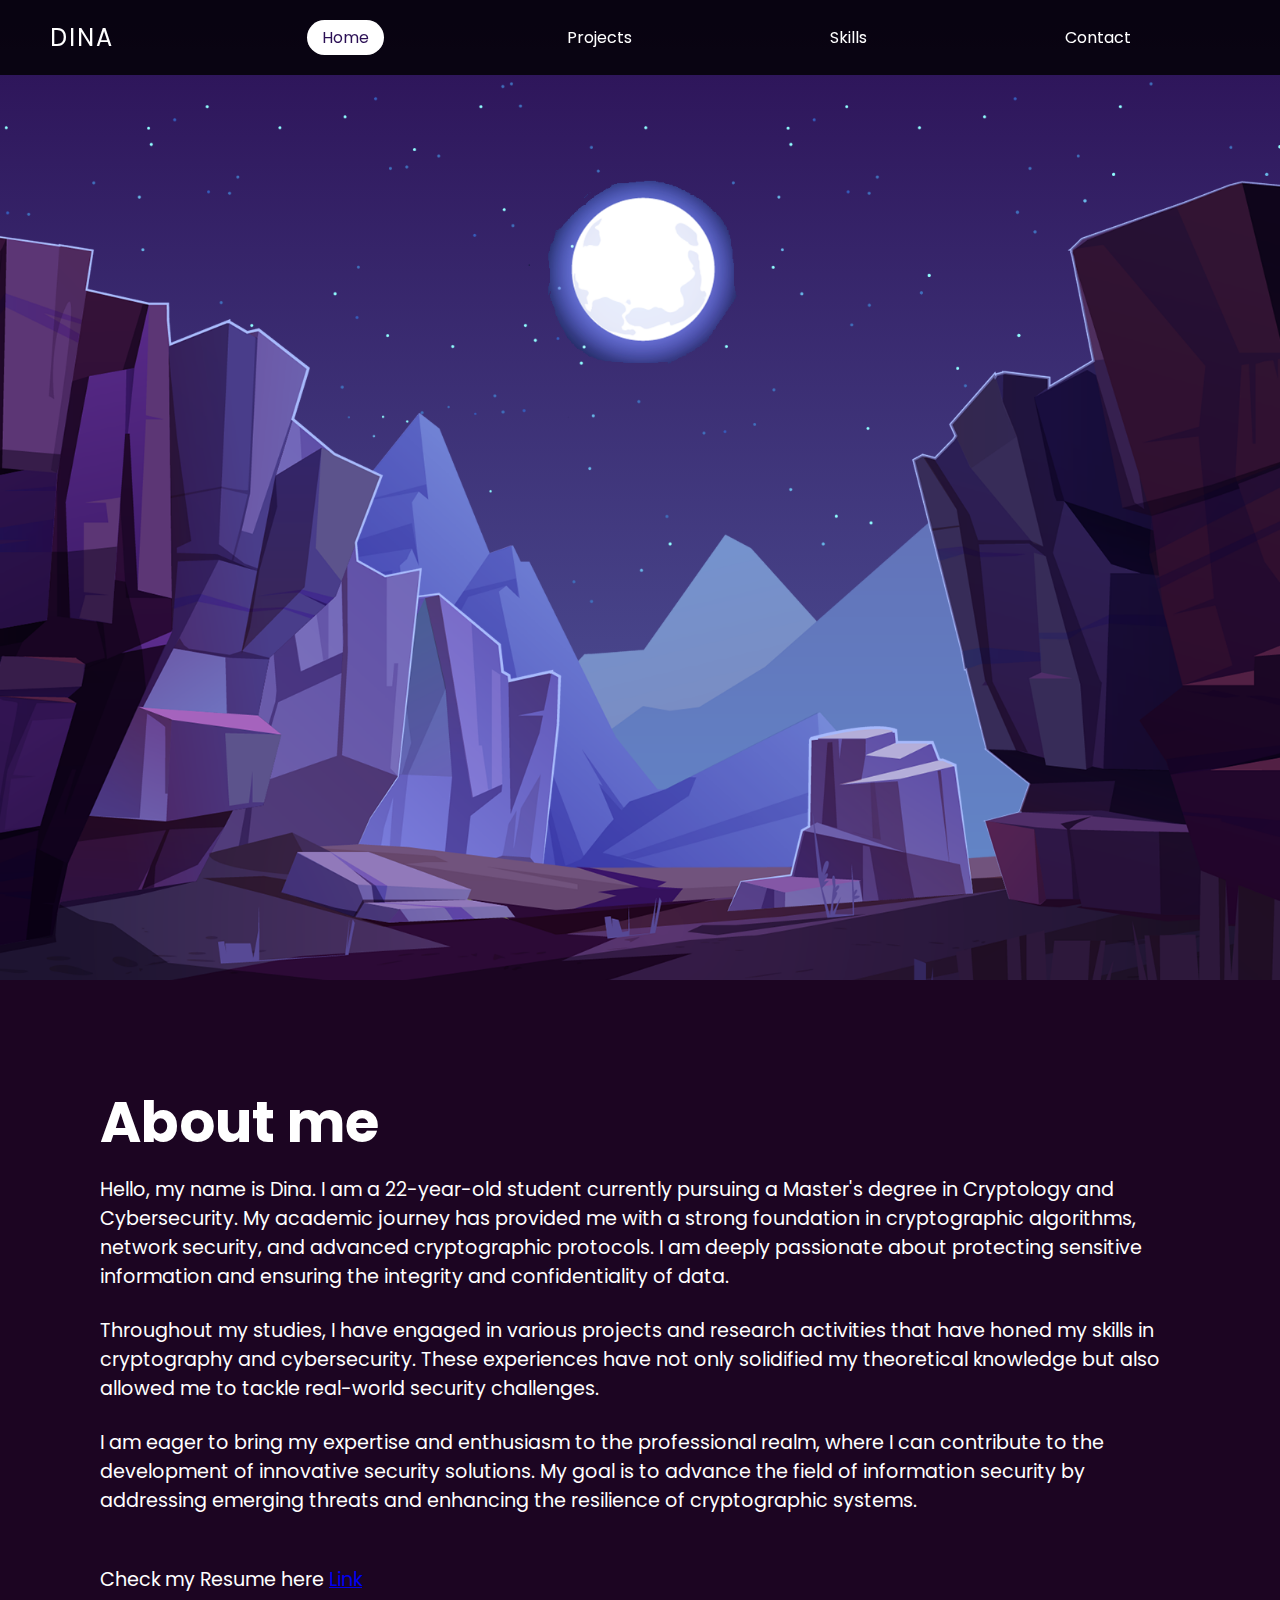
==== index.html @ a1dd2e77 "Add files via upload" ====
<!DOCTYPE html>
<html>
<head>

    <title>
            Dina
    </title>
    
    <meta name="viewport" content="width=device-width, initial-scale=1.0">

    <link rel="stylesheet" type="text/css" href="css_file/style.css">
</head>


<body>
<header>

    
    
    <div class="logo">Dina</div>
    <button class="menu-toggle" onclick="toggleMenu()">☰</button>
    <div class="menu">
        <ul>
            <li><a href="index.html" class="active">Home</a></li>
            <li><a href="Projects.html">Projects</a></li>
            <li><a href="Skills.html">Skills</a></li>
            <li><a href="Contact.html">Contact</a></li>
        </ul>
    </div>
</header>
<section>
    <img src="3d_pics/stars.png" id="stars">
    <img src="3d_pics/moonn.png" id="moon">
    <img src="3d_pics/mountains_behind.png" id="mountains_behind">
    <h2 id="text"> Dina Elmnajja</h2>
    <img src="3d_pics/mountains_front.png" id="mountains_front">
</section>
<div class="sec" id="sec"> 
<h2> About me</h2>
<p>Hello, my name is Dina. I am a 22-year-old student currently pursuing a Master's degree in Cryptology and Cybersecurity. My academic journey has provided me with a strong foundation in cryptographic algorithms, network security, and advanced cryptographic protocols. I am deeply passionate about protecting sensitive information and ensuring the integrity and confidentiality of data.</p> <br>
    <p>Throughout my studies, I have engaged in various projects and research activities that have honed my skills in cryptography and cybersecurity. These experiences have not only solidified my theoretical knowledge but also allowed me to tackle real-world security challenges.</p> <br>
    <p>I am eager to bring my expertise and enthusiasm to the professional realm, where I can contribute to the development of innovative security solutions. My goal is to advance the field of information security by addressing emerging threats and enhancing the resilience of cryptographic systems.</p><br>

    <br>

     <p> Check my Resume here  <a href="Resume/Resume.pdf">  Link </a> </p>
</div>




<script>
    let stars = document.getElementById('stars');
    let moon = document.getElementById('moon');
    let  mountains_behind= document.getElementById('mountains_behind');
    let mountains_front = document.getElementById('mountains_front');
    let text = document.getElementById('text');
    let btn = document.getElementById('btn');
    let header = document.querySelector('header');



    window.addEventListener('scroll',function(){
        let value= window.scrollY;
        stars.style.left= value * 0.25 + 'px';
        moon.style.top= value * 1.25 + 'px';
        mountains_behind.style.top= value * 0.5 + 'px';
        mountains_front.style.top= value * 0 + 'px';
        text.style.marginRight= value*4+ 'px';
        text.style.marginTop= value* 1.5 + 'px';
        btn.style.marginTop= value* 1.5 + 'px';
        header.style.top= value * 0.5 + 'px';


    })
    



    // JavaScript to set active class on click
    const links = document.querySelectorAll('header ul li a');
        links.forEach(link => {
            link.addEventListener('click', () => {
                links.forEach(otherLink => otherLink.classList.remove('active'));
                link.classList.add('active');
            });
        });





        function toggleMenu() {
    const menu = document.querySelector('.menu');
    menu.classList.toggle('active'); // Toggle the active class
}


</script>
</body>



</html>
---- css_file/style.css ----
@import url('https://fonts.googleapis.com/css?family=Poppins:300,400,500,600,700,800,900&display=swap');
*
{
    margin:0;
    padding: 0;
    box-sizing: border-box;
    font-family: 'Poppins', sans-serif;
}





body {
    min-height: 100vh;
    background: linear-gradient(#2b1055, #7597de);
    margin: 0;
    font-family: Arial, sans-serif;
    display: flex;
    flex-direction: column;
    align-items: center;
    overflow: linear-gradient(#2b1055,#7597de);
    padding-top: 80px;
}

.menu {
    display: block; /* Show the menu by default */
}

.menu-toggle {
    display: none; /* Hide the menu toggle by default */
}

/* Media query for mobile devices */
@media (max-width: 768px) {
    .menu {
        display: none; /* Hide menu on small screens */
    }

    .menu-toggle {
        display: block; /* Show menu toggle */
        background: none;
        border: none;
        font-size: 24px;
        cursor: pointer;
    }

    .menu.active {
        display: block; /* Show menu when active */
    }
}


header {
    width: 100%;
    padding: 20px 50px;
    display: flex;
    justify-content: space-between;
    align-items: center;
    position: fixed;
    top: 0;
    left: 0;
    z-index: 10000;
    transition: background 0.3s;
}

header:hover {
            background: rgba(0, 0, 0, 0.8);
        }

        header .logo {
            font-size: 1.5em;
            color: #fff;
            text-transform: uppercase;
            letter-spacing: 2px;
        }

        header ul {
            display: flex;
            justify-content: center;
            align-items: center;
        }

        header ul li {
            list-style: none;
            margin-left: 84px;
            margin-right: 84px;
        }

        header ul li a {
            text-decoration: none;
            padding: 6px 15px;
            color: #fff;
            border-radius: 20px;
        }

        header ul li a:hover,
        header ul li a.active {
            background: #fff;
            color: #2b1055;
        }


.container {
    background-color: rgba(255, 255, 255, 0.8);
    padding: 40px;
    box-shadow: 0 0 10px rgba(0, 0, 0, 0.1);
    border-radius: 10px;
    animation: fadeIn 2s ease-in-out;
    margin-top: 120px;
    display: flex;
    flex-wrap: wrap;
    justify-content: center;
}

.container h1 {
    width: 100%;
    text-align: center;
    margin-bottom: 40px;
    font-size: 2em;
}

@keyframes fadeIn {
    0% { opacity: 0; transform: translateY(20px); }
    100% { opacity: 1; transform: translateY(0); }
}

@media (max-width: 768px) {
    header {
        flex-direction: column;
    }

    header ul {
        flex-direction: column;
    }

    header ul li {
        margin: 10px 0;
    }

    .container {
        margin-top: 160px;
    }
}


section{

    position: relative;
    width: 100%;
    height: 100vh;
    padding: 100px;
    display: flex;
    justify-content: center;
    align-items: center;
    z-index: 1000;
    overflow: hidden;


}

section::before{

    content: ' ';
    position: absolute;
    bottom: 0;
    width: 100%;
    height: 100px;
    background: linear-gradient(to top,#1c0522,transparent);

}

section img{

    position: absolute;
    top :0;
    Left: 0;
    width: 100%;
    height: 100%;
    object-fit: cover;
    pointer-events:none;

}
section img#moon
{
    mix-blend-mode: screen;

}

section img#mountains_front
{
z-index: 10;

}

#text{
    position: absolute;
    color: #fff;
    white-space: nowrap;
    font-size: 7vw;
    z-index: 9;
    right: -350px;
    

}
#btn{
text-decoration: none;
display: inline-block;
padding: 8px 30px;
border-radius: 40px;
background: #fff;
color: #2b1055;
font-size: 1.5em;
z-index: 9;
transform: translateY(100px);

}
.sec {

    position:relative;
    padding: 100px;
    background: #1c0522;
}

.sec h2{

    font-size: 3.5em;
    margin-bottom: 10px;
    color: #fff;

}

.sec p{

    font-size: 1.2em;
    
    color: #fff;

}
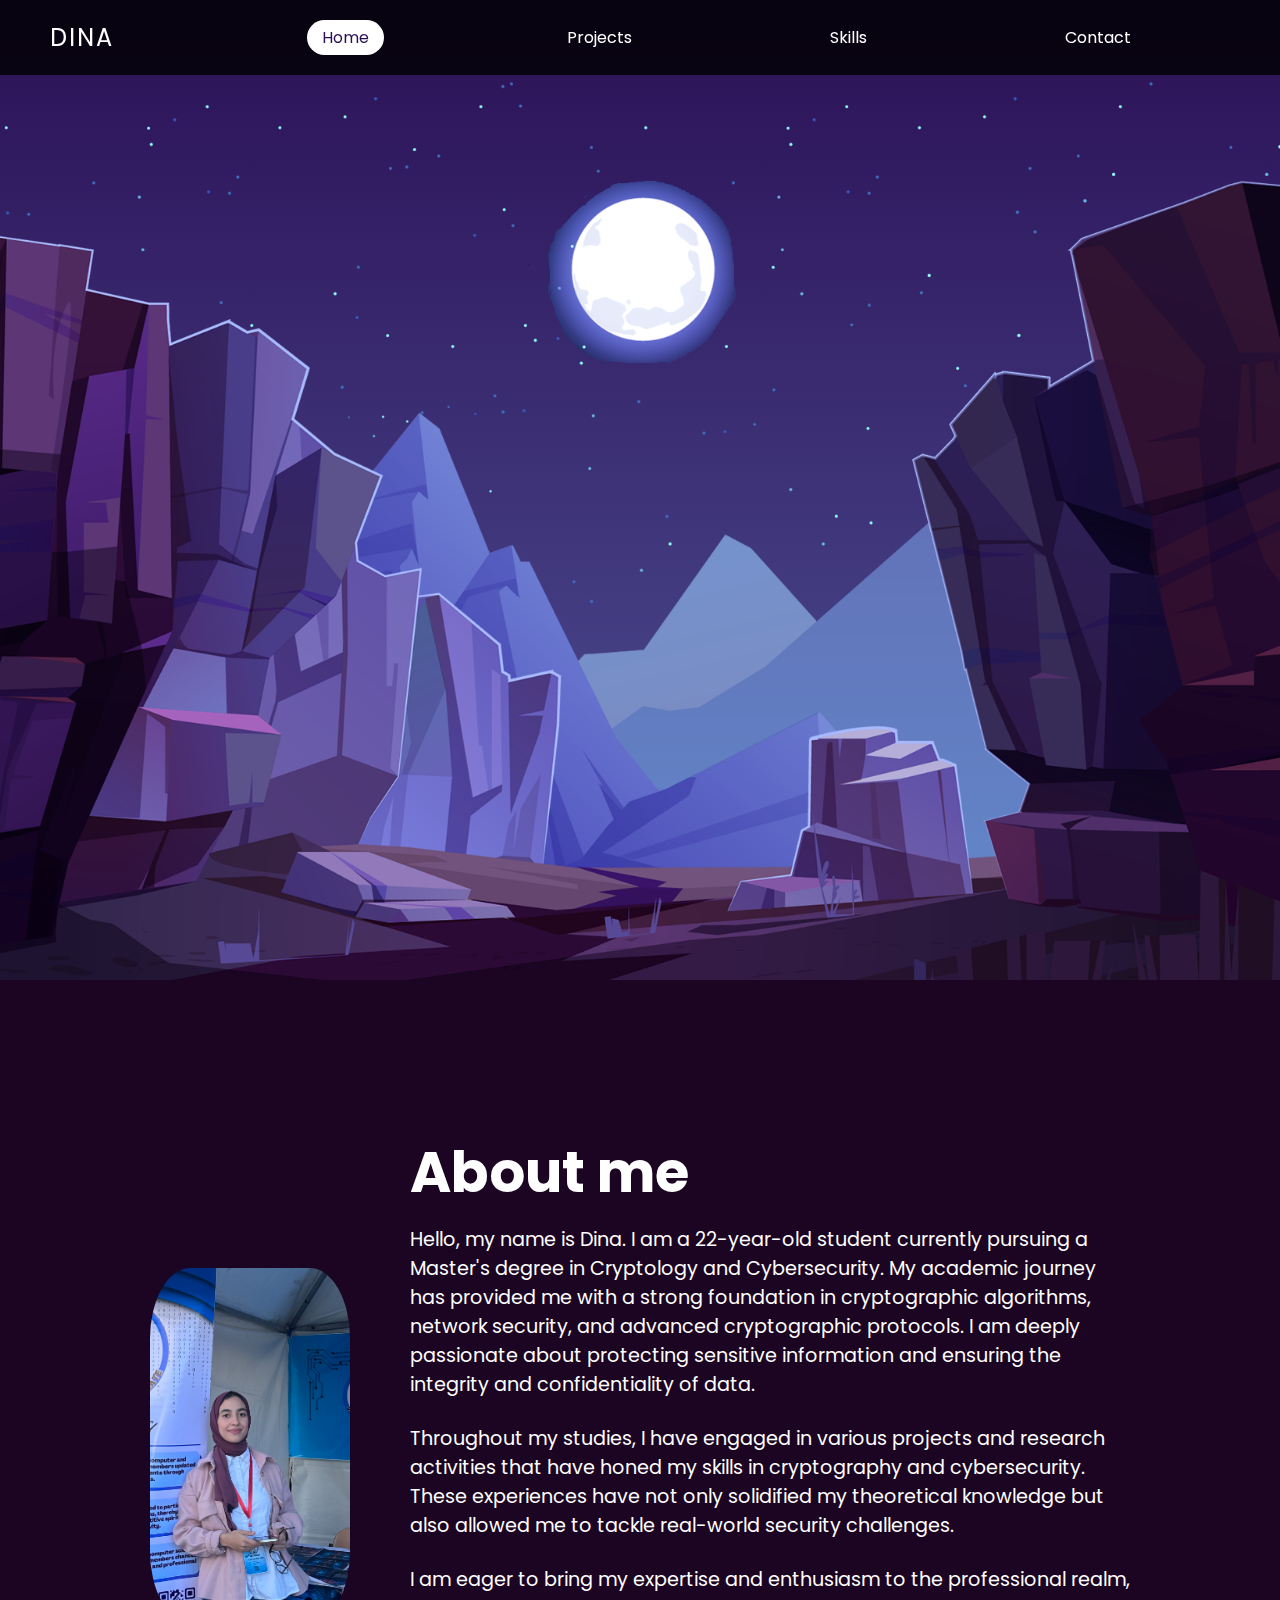
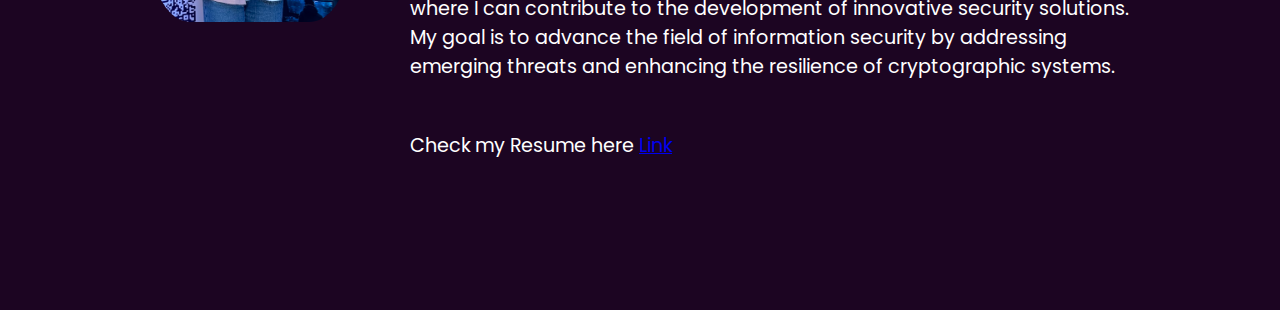
==== commit 01c044b3: "Add files via upload" ====
--- a/index.html
+++ b/index.html
@@ -35,15 +35,22 @@
     <h2 id="text"> Dina Elmnajja</h2>
     <img src="3d_pics/mountains_front.png" id="mountains_front">
 </section>
+
 <div class="sec" id="sec"> 
-<h2> About me</h2>
-<p>Hello, my name is Dina. I am a 22-year-old student currently pursuing a Master's degree in Cryptology and Cybersecurity. My academic journey has provided me with a strong foundation in cryptographic algorithms, network security, and advanced cryptographic protocols. I am deeply passionate about protecting sensitive information and ensuring the integrity and confidentiality of data.</p> <br>
-    <p>Throughout my studies, I have engaged in various projects and research activities that have honed my skills in cryptography and cybersecurity. These experiences have not only solidified my theoretical knowledge but also allowed me to tackle real-world security challenges.</p> <br>
-    <p>I am eager to bring my expertise and enthusiasm to the professional realm, where I can contribute to the development of innovative security solutions. My goal is to advance the field of information security by addressing emerging threats and enhancing the resilience of cryptographic systems.</p><br>
+    <div class="about-container">
+         <img src="profile/me.jpg" alt="Dina profile picture" class="profile-pic" />
+         <div class="about-text">
 
-    <br>
+              <h2> About me</h2>
+              <p>Hello, my name is Dina. I am a 22-year-old student currently pursuing a Master's degree in Cryptology and Cybersecurity. My academic journey has provided me with a strong foundation in cryptographic algorithms, network security, and advanced cryptographic protocols. I am deeply passionate about protecting sensitive information and ensuring the integrity and confidentiality of data.</p> <br>
+              <p>Throughout my studies, I have engaged in various projects and research activities that have honed my skills in cryptography and cybersecurity. These experiences have not only solidified my theoretical knowledge but also allowed me to tackle real-world security challenges.</p> <br>
+              <p>I am eager to bring my expertise and enthusiasm to the professional realm, where I can contribute to the development of innovative security solutions. My goal is to advance the field of information security by addressing emerging threats and enhancing the resilience of cryptographic systems.</p><br>
 
-     <p> Check my Resume here  <a href="Resume/Resume.pdf">  Link </a> </p>
+              <br>
+
+               <p> Check my Resume here  <a href="Resume/Resume.pdf">  Link </a> </p>
+         </div>    
+    </div>      
 </div>
 
 
--- a/css_file/style.css
+++ b/css_file/style.css
@@ -49,6 +49,24 @@
         display: block; /* Show menu when active */
     }
 }
+
+.about-container {
+    display: flex; /* Use flexbox to align items */
+    align-items: center; /* Center vertically */
+    margin: 50px; /* Add some space around the container */
+}
+
+.profile-pic {
+    width: 200px; /* Adjust the size as needed */
+    height: auto; /* Maintain aspect ratio */
+    border-radius: 20%; /* Optional: makes the image circular */
+    margin-right: 60px; /* Space between the image and text */
+}
+
+.about-text {
+    flex: 1; /* Allows the text section to take up remaining space */
+}
+
 
 
 header {
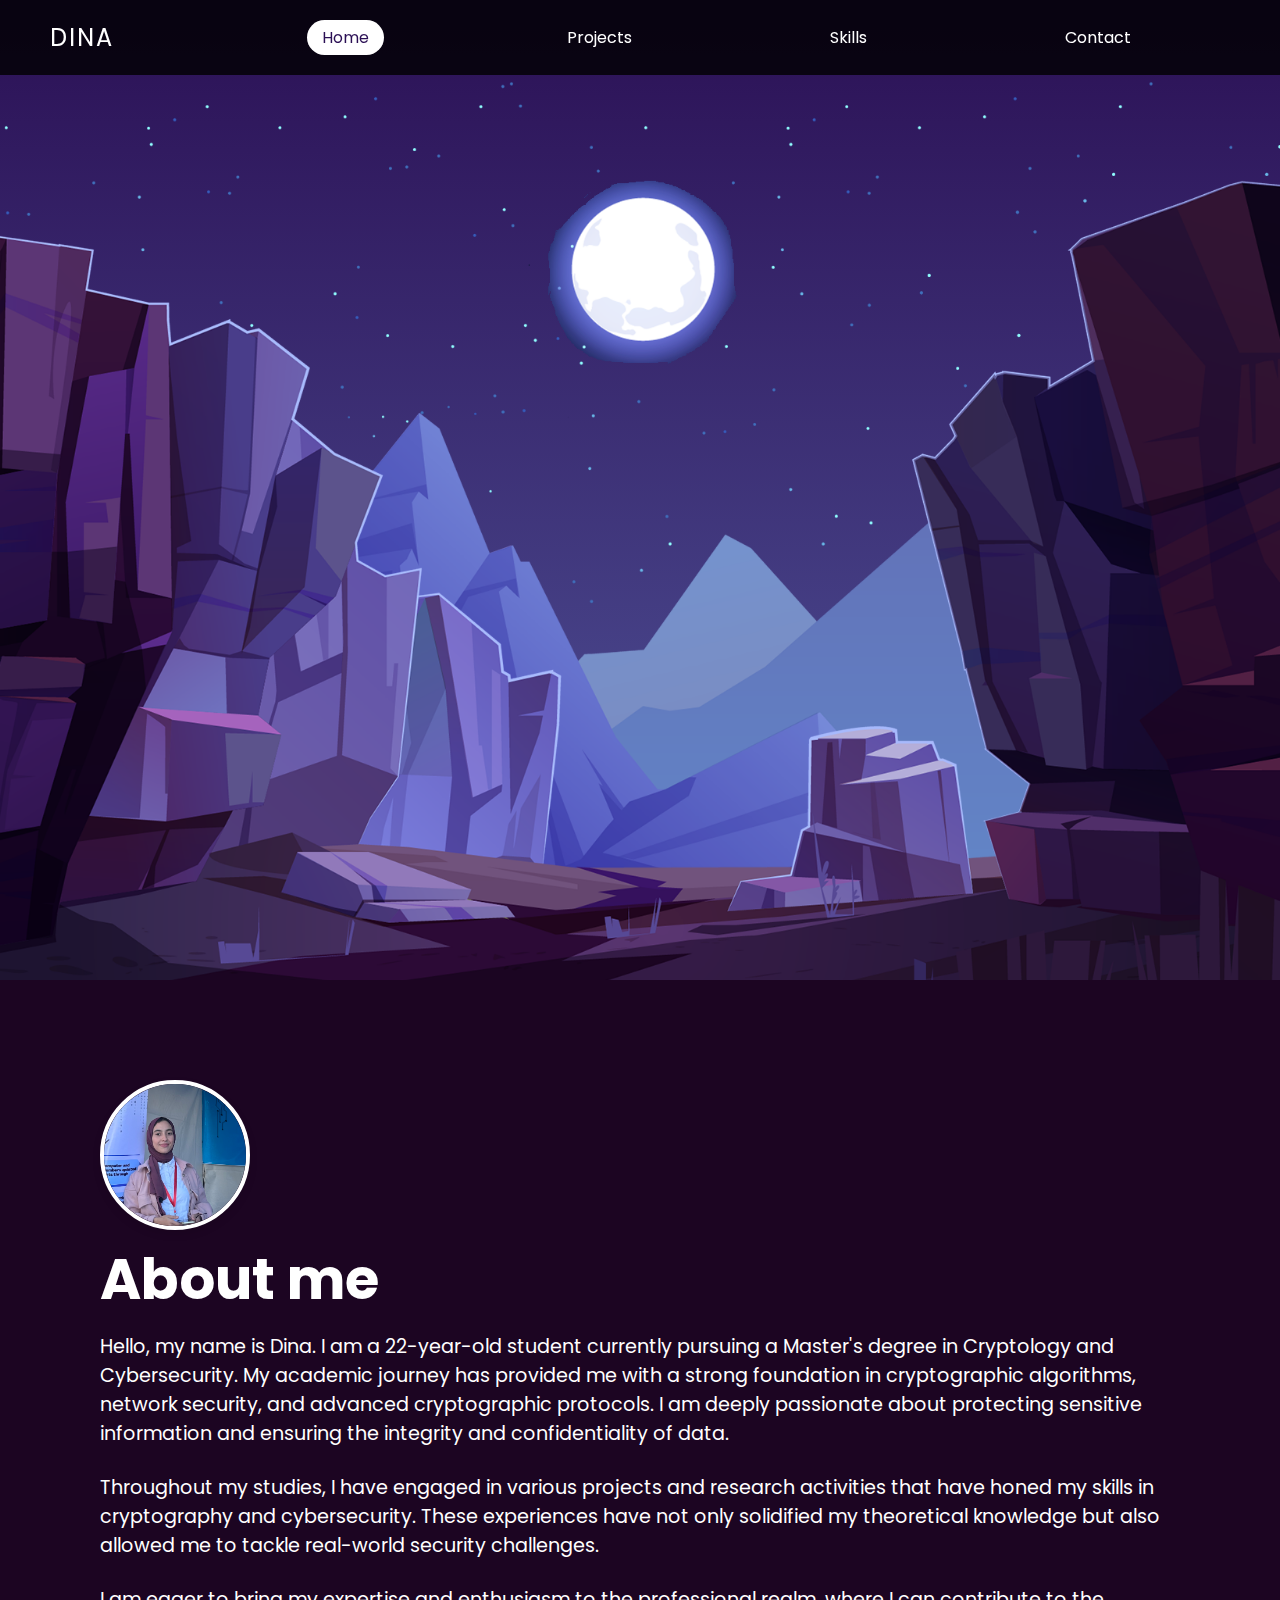
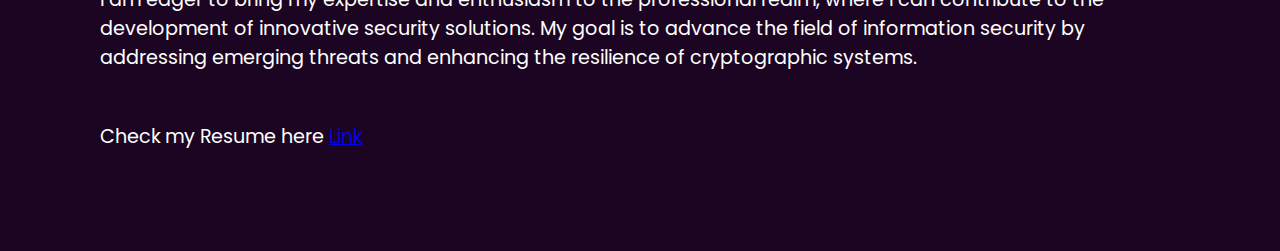
==== commit 241c2577: "Add files via upload" ====
--- a/index.html
+++ b/index.html
@@ -37,7 +37,7 @@
 </section>
 
 <div class="sec" id="sec"> 
-    <div class="about-container">
+    <div class="profile-header">
          <img src="profile/me.jpg" alt="Dina profile picture" class="profile-pic" />
          <div class="about-text">
 
--- a/css_file/style.css
+++ b/css_file/style.css
@@ -49,28 +49,57 @@
         display: block; /* Show menu when active */
     }
 }
-
+/* Flexbox layout for larger screens */
 .about-container {
-    display: flex; /* Use flexbox to align items */
-    align-items: center; /* Center vertically */
-    margin: 50px; /* Add some space around the container */
+    display: flex;
+    align-items: center;
+    margin: 20px;
 }
 
 .profile-pic {
-    width: 200px; /* Adjust the size as needed */
-    height: auto; /* Maintain aspect ratio */
-    border-radius: 20%; /* Optional: makes the image circular */
-    margin-right: 60px; /* Space between the image and text */
+    width: 150px; /* Adjust the size as needed */
+    height: 150px; /* Ensure it's a square for a perfect circle */
+    border-radius: 50%; /* Create a circular shape */
+    object-fit: cover; /* Ensure the image fills the circle */
+    border: 4px solid #fff; /* White border around the picture */
+    box-shadow: 0 4px 8px rgba(0, 0, 0, 0.1); /* Add a subtle shadow */
+    margin-right: 30px; /* Space between image and text */
+}
+
+/* Center the profile pic on mobile */
+@media (max-width: 768px) {
+    .profile-pic {
+        margin: 0 auto 20px auto; /* Center and add spacing on mobile */
+    }
 }
 
 .about-text {
-    flex: 1; /* Allows the text section to take up remaining space */
+    flex: 1; /* Allow text to take up the remaining space */
+}
+
+/* Responsive adjustments for mobile devices */
+@media (max-width: 768px) {
+    .about-container {
+        display: block; /* Stacks the image and text vertically */
+        text-align: center; /* Centers text on mobile */
+    }
+
+    .profile-pic {
+        width: 100px; /* Smaller profile picture on mobile */
+        margin: 0 auto 20px auto; /* Centers the picture and adds space below it */
+    }
+
+    .about-text {
+        text-align: left; /* Adjust text alignment for readability if needed */
+    }
 }
 
 
 
 header {
-    width: 100%;
+ 
+
+   width: 100%;
     padding: 20px 50px;
     display: flex;
     justify-content: space-between;
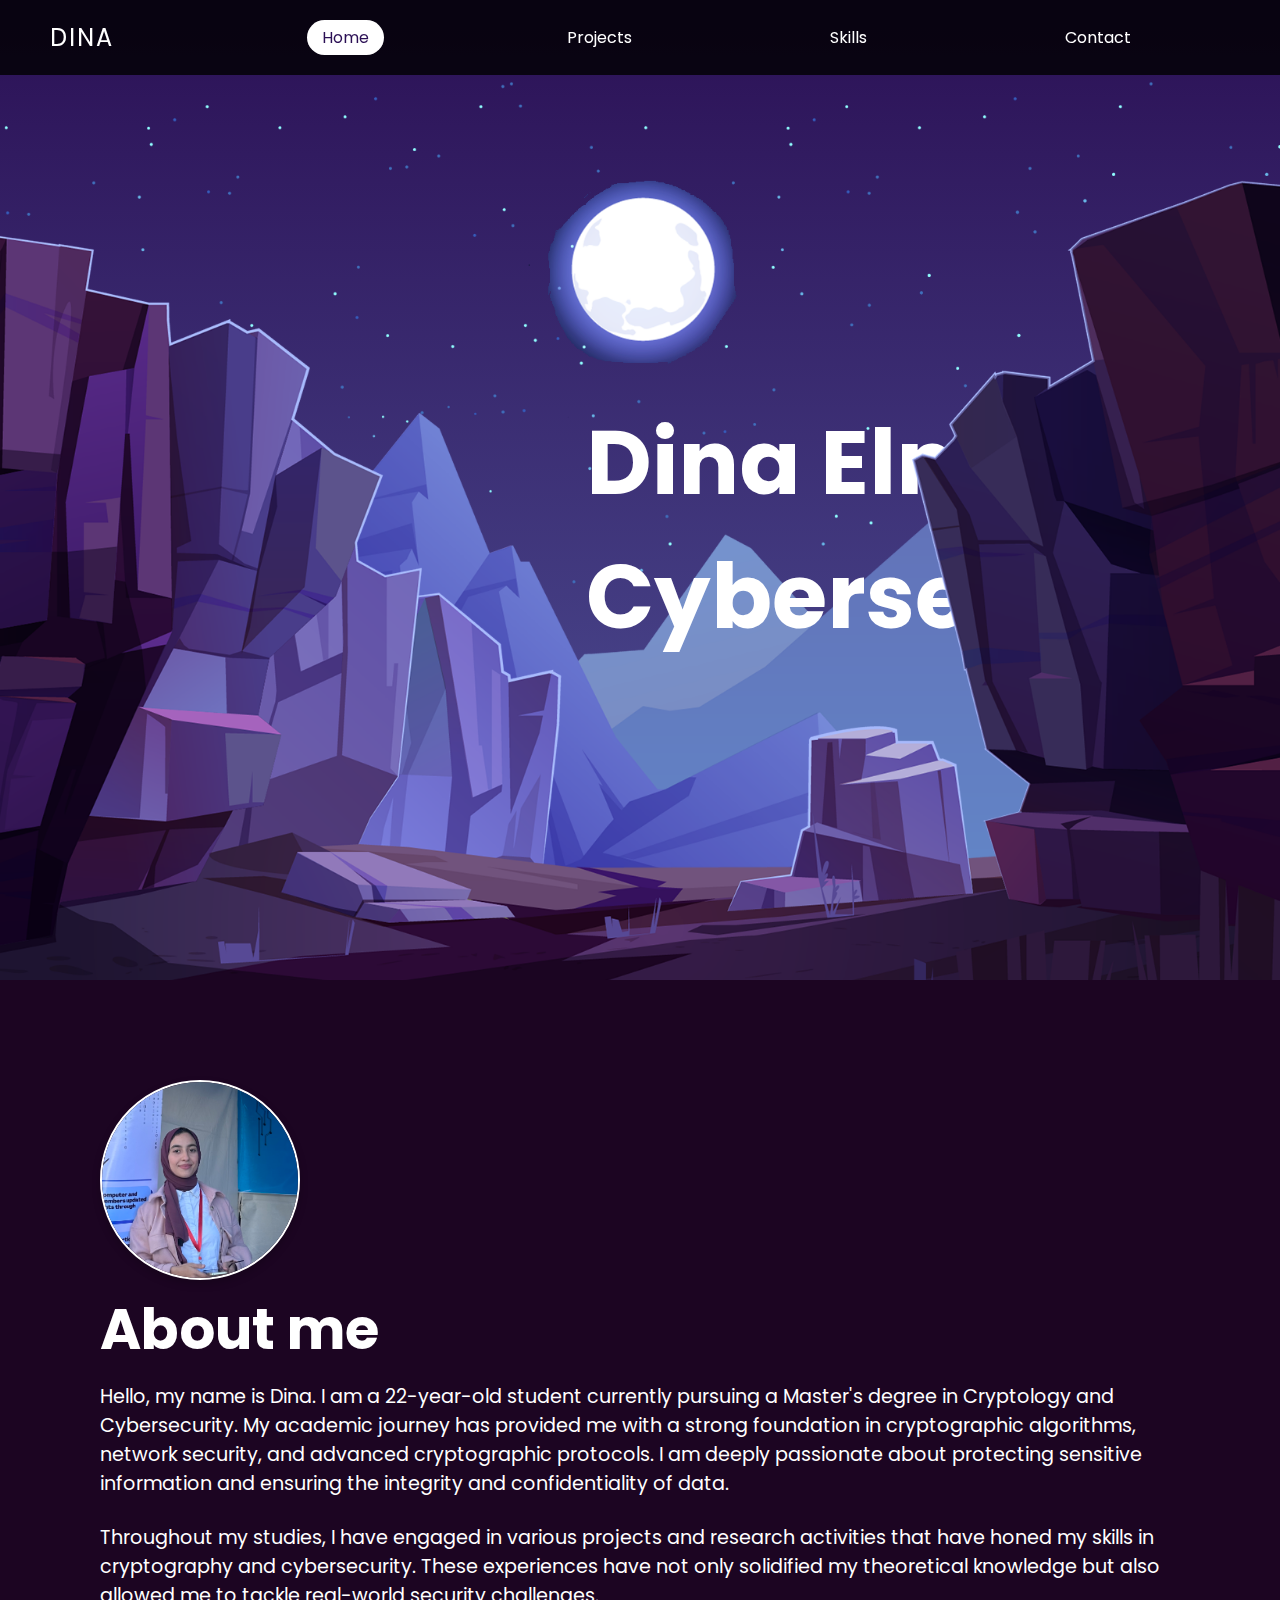
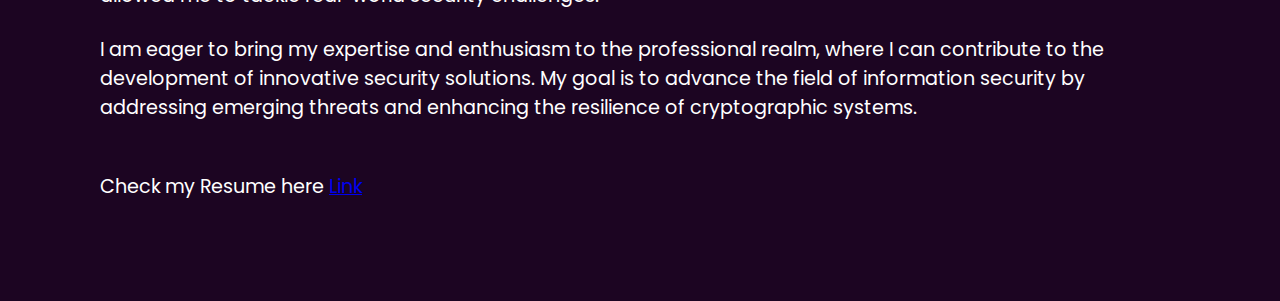
==== commit 27a5c315: "Add files via upload" ====
--- a/index.html
+++ b/index.html
@@ -32,7 +32,11 @@
     <img src="3d_pics/stars.png" id="stars">
     <img src="3d_pics/moonn.png" id="moon">
     <img src="3d_pics/mountains_behind.png" id="mountains_behind">
-    <h2 id="text"> Dina Elmnajja</h2>
+    
+    <h2 id="text"> Dina Elmnajja
+        <br>
+        Cybersecurity Student 
+    </h2>
     <img src="3d_pics/mountains_front.png" id="mountains_front">
 </section>
 
@@ -48,7 +52,7 @@
 
               <br>
 
-               <p> Check my Resume here  <a href="Resume/Resume.pdf">  Link </a> </p>
+               <p> Check my Resume here  <a href="Resume/Resume.pdf" target="_blank" >  Link </a> </p>
          </div>    
     </div>      
 </div>
--- a/css_file/style.css
+++ b/css_file/style.css
@@ -23,16 +23,20 @@
     padding-top: 80px;
 }
 
-.menu {
-    display: block; /* Show the menu by default */
-}
-
 .menu-toggle {
-    display: none; /* Hide the menu toggle by default */
-}
+    display: none;
+    background: none;
+    border: none;
+    font-size: 24px;
+    cursor: pointer;
+    color: white;
+    z-index: 10001;
+    margin-left: auto; /* This pushes the button to the right */
+}
+
 
 /* Media query for mobile devices */
-@media (max-width: 768px) {
+@media (max-width: 820px) {
     .menu {
         display: none; /* Hide menu on small screens */
     }
@@ -57,19 +61,39 @@
 }
 
 .profile-pic {
-    width: 150px; /* Adjust the size as needed */
-    height: 150px; /* Ensure it's a square for a perfect circle */
+    width: 200px; /* Adjust the size as needed */
+    height: 200px; /* Ensure it's a square for a perfect circle */
     border-radius: 50%; /* Create a circular shape */
     object-fit: cover; /* Ensure the image fills the circle */
-    border: 4px solid #fff; /* White border around the picture */
-    box-shadow: 0 4px 8px rgba(0, 0, 0, 0.1); /* Add a subtle shadow */
+    border: 2px solid #fff; /* White border around the picture */
+    box-shadow: 0 4px 8px rgba(0, 0, 0, 0.2); /* Subtle shadow */
+    animation: pulse 3s infinite ease-in-out; /* Continuous animation */
     margin-right: 30px; /* Space between image and text */
+}
+/* Pulse animation */
+@keyframes pulse {
+    0% {
+        transform: scale(1); /* Normal size */
+        box-shadow: 0 4px 8px rgba(0, 0, 0, 0.2);
+    }
+    50% {
+        transform: scale(1.1); /* Slightly larger */
+        box-shadow: 0 8px 16px rgba(0, 0, 0, 0.3); /* Enhanced shadow */
+    }
+    100% {
+        transform: scale(1); /* Back to original size */
+        box-shadow: 0 4px 8px rgba(0, 0, 0, 0.2);
+    }
 }
 
 /* Center the profile pic on mobile */
 @media (max-width: 768px) {
     .profile-pic {
-        margin: 0 auto 20px auto; /* Center and add spacing on mobile */
+        width: 100px; /* Set a fixed width for mobile */
+        height: 100px; /* Set a fixed height for mobile (same as width) */
+        border-radius: 50%; /* Maintain the circular shape */
+        margin: 0 auto 40px auto; /* Center the image and add spacing below */
+        object-fit: cover; /* Ensure the image fits the circle */
     }
 }
 
@@ -250,6 +274,8 @@
     
 
 }
+
+
 #btn{
 text-decoration: none;
 display: inline-block;
@@ -262,6 +288,7 @@
 transform: translateY(100px);
 
 }
+
 .sec {
 
     position:relative;
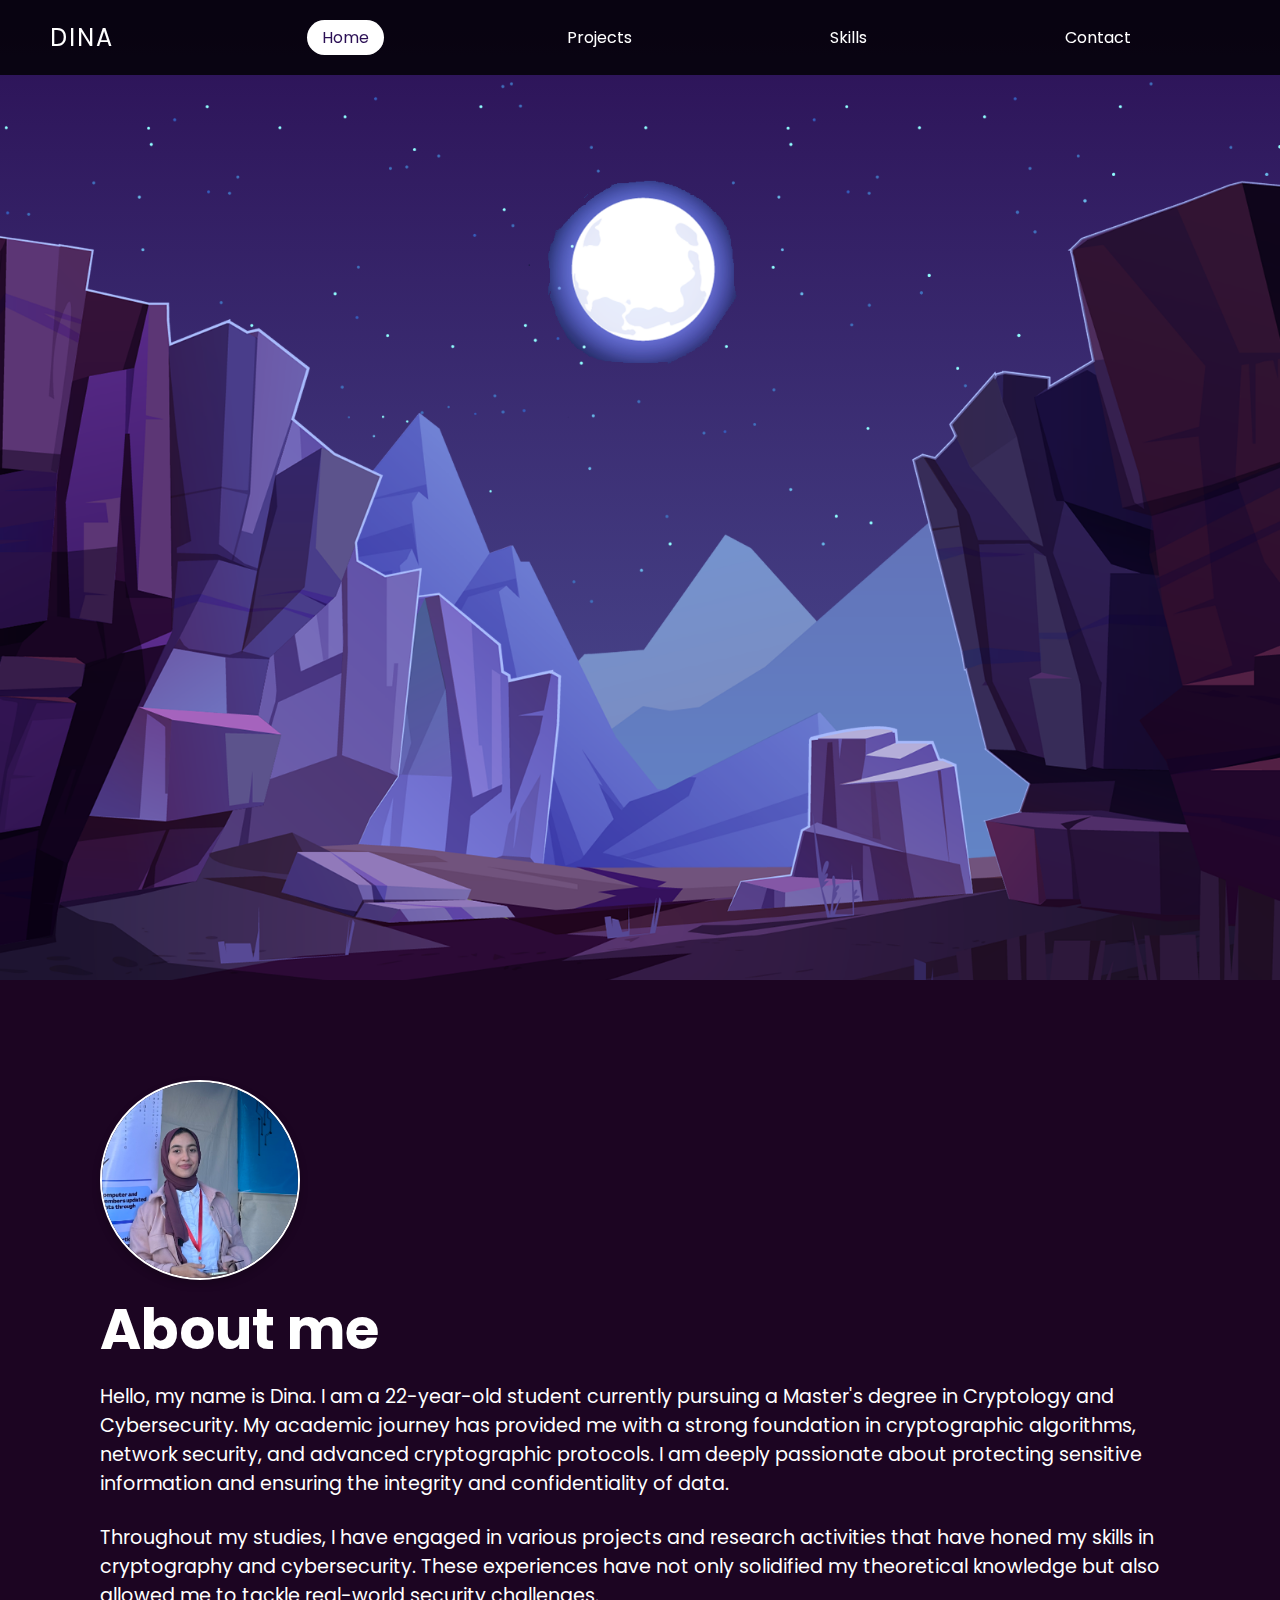
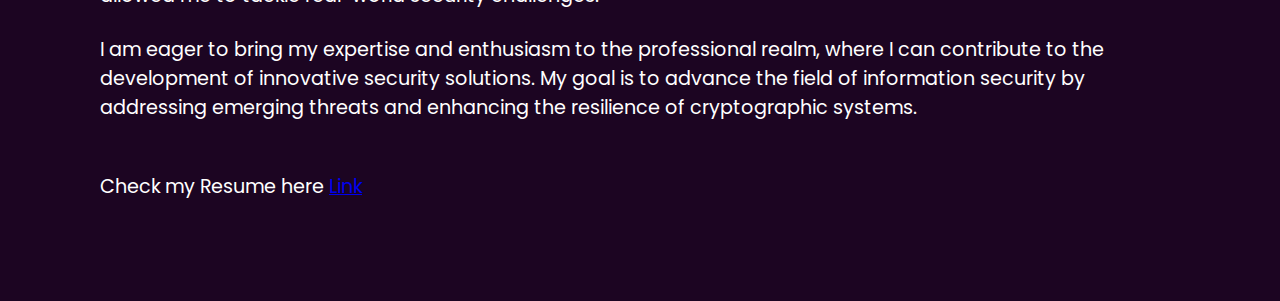
==== commit 93869526: "Update index.html" ====
--- a/index.html
+++ b/index.html
@@ -9,6 +9,7 @@
     <meta name="viewport" content="width=device-width, initial-scale=1.0">
 
     <link rel="stylesheet" type="text/css" href="css_file/style.css">
+    <link rel="icon" href="icons/logo_portfolio.png" type="image/png">
 </head>
 
 
@@ -33,10 +34,7 @@
     <img src="3d_pics/moonn.png" id="moon">
     <img src="3d_pics/mountains_behind.png" id="mountains_behind">
     
-    <h2 id="text"> Dina Elmnajja
-        <br>
-        Cybersecurity Student 
-    </h2>
+    <h2 id="text"> Dina Elmnajja </h2>
     <img src="3d_pics/mountains_front.png" id="mountains_front">
 </section>
 
@@ -112,4 +110,4 @@
 
 
 
-</html>+</html>
--- a/css_file/style.css
+++ b/css_file/style.css
@@ -86,36 +86,45 @@
     }
 }
 
-/* Center the profile pic on mobile */
-@media (max-width: 768px) {
+
+/* Responsive adjustments for mobile devices */
+@media (max-width: 820px) {
+   body {
+        padding: -75px; /* Supprime tout remplissage du corps */
+        margin: -75px; /* Supprime toute marge du corps */
+       overflow-x: hidden;
+    }
+    .about-container {
+        display: block; /* Empile l'image et le texte verticalement */
+        width: 100%; /* Utilise toute la largeur de la fenêtre */
+        margin: 0 5px;  /* Supprime la marge */
+        box-sizing: border-box; /* Inclut le remplissage dans les dimensions */
+    }
+
     .profile-pic {
-        width: 100px; /* Set a fixed width for mobile */
-        height: 100px; /* Set a fixed height for mobile (same as width) */
+        width: 200px; /* Set a fixed width for mobile */
+        height: 200px; /* Set a fixed height for mobile (same as width) */
         border-radius: 50%; /* Maintain the circular shape */
         margin: 0 auto 40px auto; /* Center the image and add spacing below */
         object-fit: cover; /* Ensure the image fits the circle */
     }
-}
-
-.about-text {
-    flex: 1; /* Allow text to take up the remaining space */
-}
-
-/* Responsive adjustments for mobile devices */
-@media (max-width: 768px) {
-    .about-container {
-        display: block; /* Stacks the image and text vertically */
-        text-align: center; /* Centers text on mobile */
-    }
-
-    .profile-pic {
-        width: 100px; /* Smaller profile picture on mobile */
-        margin: 0 auto 20px auto; /* Centers the picture and adds space below it */
-    }
-
     .about-text {
-        text-align: left; /* Adjust text alignment for readability if needed */
-    }
+        
+        
+        margin: 0 5px; /* Supprime la marge pour utiliser tout l'espace */
+        padding: 0; /* Supprime le remplissage pour maximiser l'espace */
+        line-height: 1.5; /* Adjust the line spacing for better readability */
+        font-size: 1.3em; /* Adjust font size for mobile */
+        text-align:left;/* Make text aligned for better appearance */
+        word-wrap: break-word; /* Empêche le débordement */
+        
+        
+       
+       
+    }
+
+
+    
 }
 
 
